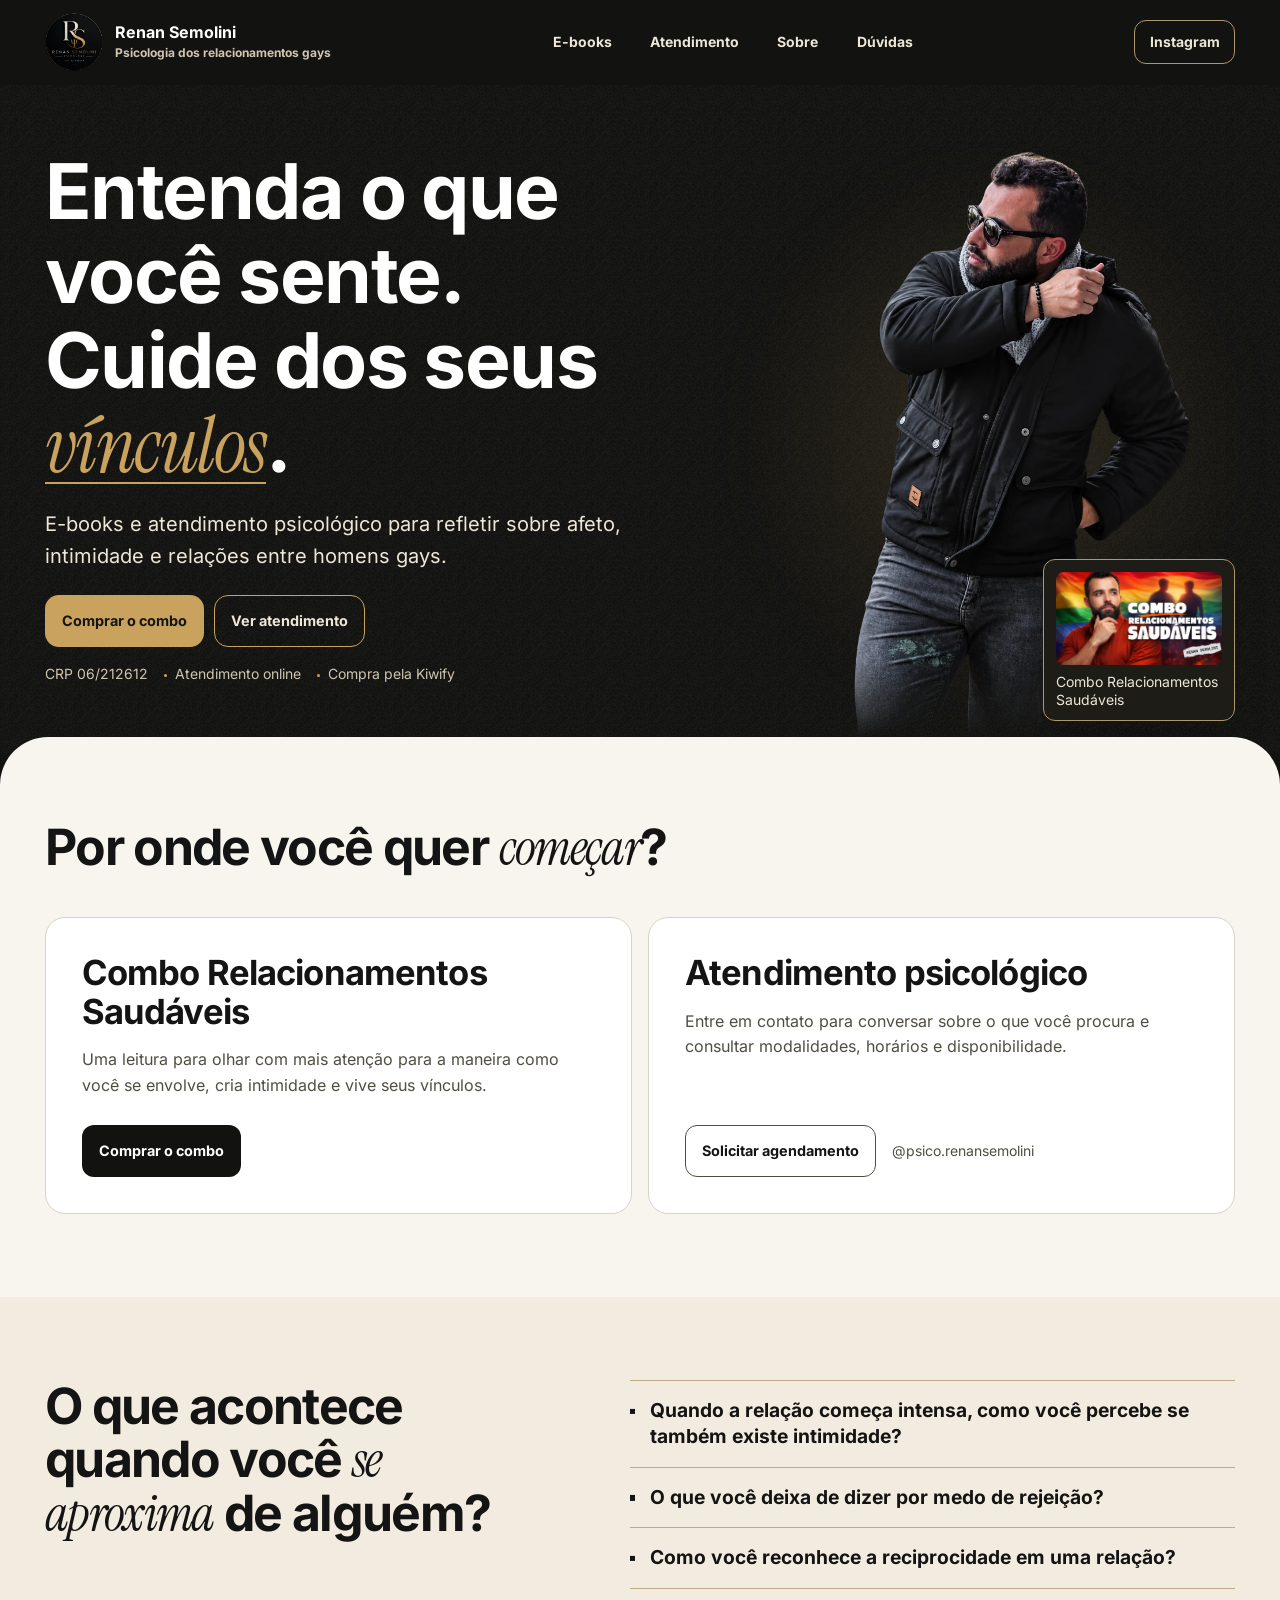
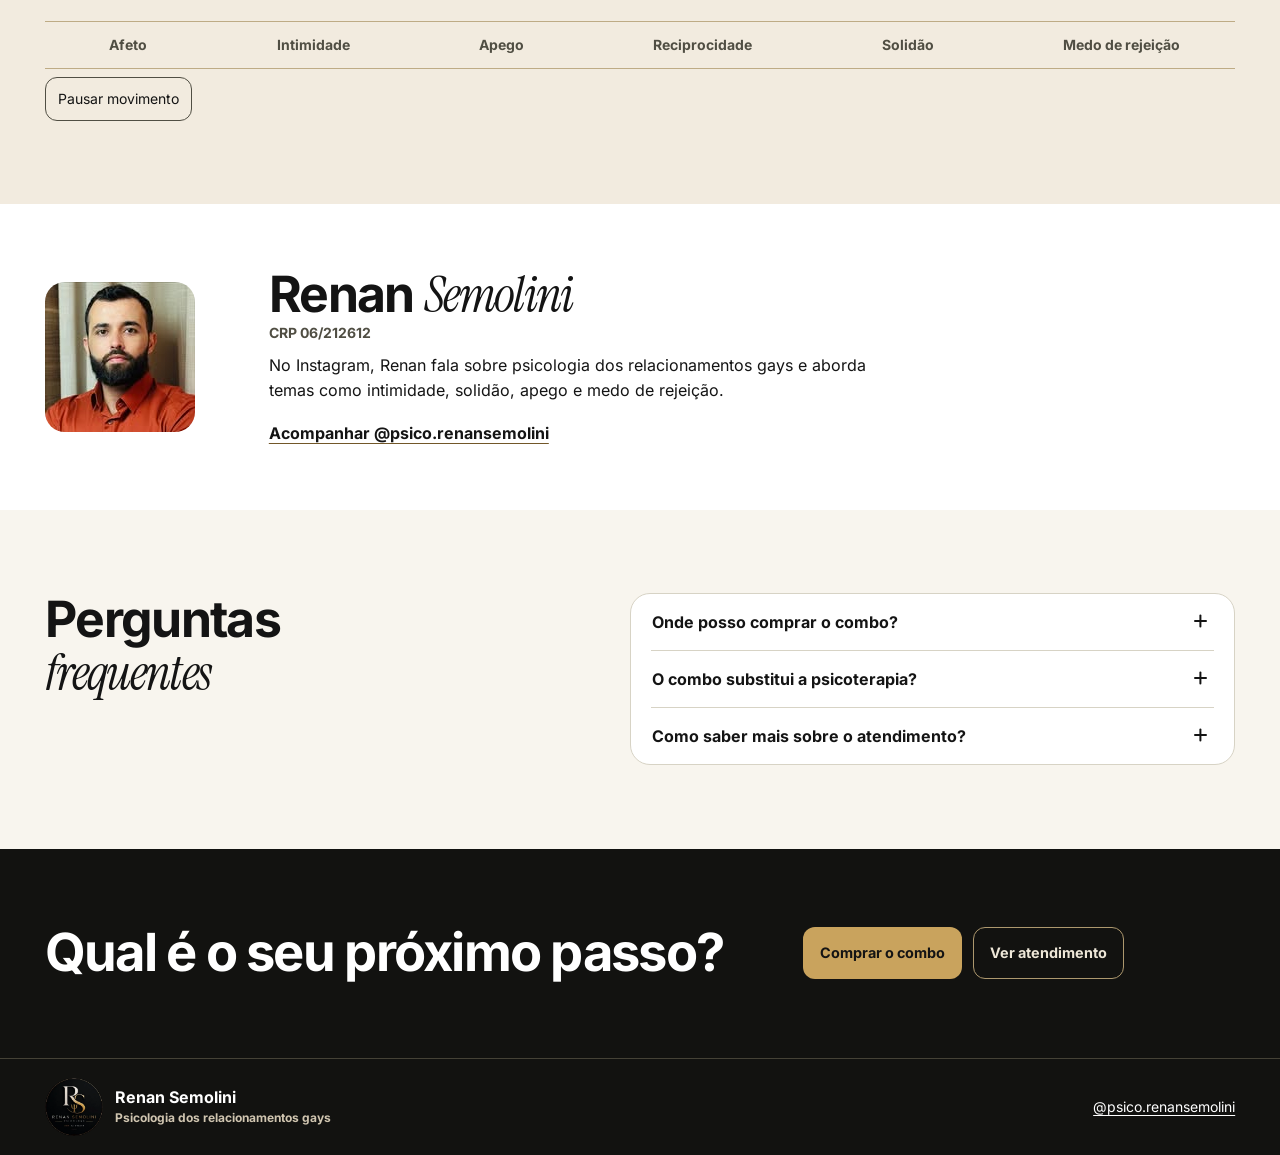
==== index.html @ 257ca456 "insert" ====
<!doctype html>
<html lang="pt-BR">
<head>
  <meta charset="utf-8">
  <meta name="viewport" content="width=device-width, initial-scale=1">
  <meta name="theme-color" content="#121210">
  <meta name="description" content="Renan Semolini fala sobre psicologia dos relacionamentos gays. Conheça o Combo Relacionamentos Saudáveis e saiba como conversar sobre atendimento psicológico.">
  <title>Renan Semolini | Psicologia dos relacionamentos gays</title>
  <meta property="og:title" content="Renan Semolini | Psicologia dos relacionamentos gays">
  <meta property="og:description" content="Renan Semolini fala sobre psicologia dos relacionamentos gays. Conheça o Combo Relacionamentos Saudáveis e saiba como conversar sobre atendimento psicológico.">
  <meta property="og:type" content="website">
  <link rel="preload" href="assets/inter-latin.woff2" as="font" type="font/woff2" crossorigin>
  <link rel="preload" href="assets/instrument-serif-italic.woff2" as="font" type="font/woff2" crossorigin>
  <link rel="icon" href="assets/logo-renan-192.webp" type="image/webp">
  <link rel="stylesheet" href="styles.css">
  <script src="checkout.js" defer></script>
  <script src="site.js" defer></script>
</head>
<body>
  <a class="skip" href="#conteudo">Pular para o conteúdo</a>
  <header class="site-header home-header">
    <div class="wrap header-inner">
      <a class="brand" href="#inicio">
        <picture class="brand-mark"><source type="image/webp" srcset="assets/logo-renan-192.webp"><img class="brand-logo" src="assets/logo-renan.png" alt="" width="640" height="640"></picture>
        <span>Renan Semolini<small>Psicologia dos relacionamentos gays</small></span>
      </a>
      <nav aria-label="Navegação principal">
        <a href="combo.html" data-track-campaign data-section="combo">E-books</a>
        <a href="agendamento.html" data-track-campaign data-section="atendimento">Atendimento</a>
        <a href="#sobre" data-section="sobre">Sobre</a>
        <a href="#duvidas" data-section="duvidas">Dúvidas</a>
      </nav>
      <a class="header-profile" href="https://www.instagram.com/psico.renansemolini/">Instagram</a>
      <button class="mobile-menu-toggle" type="button" aria-controls="site-menu" aria-expanded="false">Menu</button>
    </div>
  </header>

  <dialog class="mobile-menu" id="site-menu" aria-labelledby="menu-title">
    <div class="mobile-menu-top">
      <h2 id="menu-title">Menu</h2>
      <button type="button" class="mobile-menu-close">Fechar</button>
    </div>
    <nav aria-label="Navegação móvel">
      <a href="combo.html" data-track-campaign data-section="combo">E-books</a>
      <a href="agendamento.html" data-track-campaign data-section="atendimento">Atendimento</a>
      <a href="#sobre" data-section="sobre">Sobre</a>
      <a href="#duvidas" data-section="duvidas">Dúvidas</a>
      <a href="https://www.instagram.com/psico.renansemolini/">Instagram</a>
    </nav>
  </dialog>

  <main id="conteudo" tabindex="-1">
    <section class="hero hero-main" id="inicio" aria-labelledby="titulo">
      <div class="wrap hero-grid">
        <div class="hero-copy">
          <h1 id="titulo"><span class="headline-pair"><span class="headline-line"><span>Entenda o que</span></span> <span class="headline-line"><span>você sente.</span></span></span> <span class="headline-pair"><span class="headline-line"><span>Cuide dos seus</span></span> <span class="headline-line"><span><em class="display-accent">vínculos</em>.</span></span></span></h1>
          <p class="hero-intro">E-books e atendimento psicológico para refletir sobre afeto, intimidade e relações entre homens gays.</p>
          <div id="hero-actions" class="hero-actions">
            <span class="purchase-action">
              <a class="button button-gold" aria-describedby="compra-kiwify" data-track-campaign href="combo.html">Comprar o combo</a>
            </span>
            <a class="button button-outline" data-track-campaign href="agendamento.html">Ver atendimento</a>
          </div>
          <ul class="hero-trust" aria-label="Informações profissionais e de compra">
            <li>CRP 06/212612</li>
            <li>Atendimento online</li>
            <li id="compra-kiwify">Compra pela Kiwify</li>
          </ul>
        </div>
        <div class="hero-visual">
          <figure class="hero-portrait">
            <picture>
              <source type="image/webp" srcset="assets/renan-hero-recorte.webp">
              <img src="assets/renan-hero-recorte.png" alt="Renan Semolini de óculos escuros e jaqueta preta" width="1125" height="1398" fetchpriority="high">
            </picture>
          </figure>
          <figure class="hero-combo">
            <picture>
              <source type="image/webp" srcset="assets/combo-768.webp">
              <img src="assets/combo.png" alt="" width="1672" height="941">
            </picture>
            <figcaption>Combo Relacionamentos Saudáveis</figcaption>
          </figure>
        </div>
      </div>
    </section>

    <section class="paths home-paths" aria-labelledby="caminhos">
      <div class="wrap">
        <h2 id="caminhos" class="section-heading scroll-heading">Por onde você quer <em class="display-accent">começar</em>?</h2>
        <div class="path-grid">
          <article class="path" id="combo">
            <h3>Combo Relacionamentos Saudáveis</h3>
            <p>Uma leitura para olhar com mais atenção para a maneira como você se envolve, cria intimidade e vive seus vínculos.</p>
            <div class="path-actions">
              <a class="button button-dark" data-checkout href="https://pay.kiwify.com.br/s83Zjmq">Comprar o combo</a>
            </div>
          </article>
          <article class="path" id="atendimento">
            <h3>Atendimento psicológico</h3>
            <p>Entre em contato para conversar sobre o que você procura e consultar modalidades, horários e disponibilidade.</p>
            <div class="path-actions">
              <a class="button button-outline" href="agendamento.html" data-track-campaign>Solicitar agendamento</a>
              <small>@psico.renansemolini</small>
            </div>
          </article>
        </div>
      </div>
    </section>

    <section class="reflection" aria-labelledby="reflexao">
      <div class="wrap reflection-grid">
        <h2 id="reflexao">O que acontece quando você <em class="display-accent">se aproxima</em> de alguém?</h2>
        <ul class="questions">
          <li>Quando a relação começa intensa, como você percebe se também existe intimidade?</li>
          <li>O que você deixa de dizer por medo de rejeição?</li>
          <li>Como você reconhece a reciprocidade em uma relação?</li>
        </ul>
      </div>
      <div class="wrap themes" data-themes>
        <div class="theme-window">
          <div class="theme-track">
            <ul aria-label="Temas de relacionamento">
              <li>Afeto</li><li>Intimidade</li><li>Apego</li><li>Reciprocidade</li><li>Solidão</li><li>Medo de rejeição</li>
            </ul>
            <ul aria-hidden="true">
              <li>Afeto</li><li>Intimidade</li><li>Apego</li><li>Reciprocidade</li><li>Solidão</li><li>Medo de rejeição</li>
            </ul>
          </div>
        </div>
        <button class="theme-toggle" type="button" aria-pressed="false" hidden>Pausar movimento</button>
      </div>
    </section>

    <section class="about home-about" id="sobre" aria-labelledby="renan">
      <div class="wrap home-about-grid">
        <img class="about-portrait" src="assets/renan.jpg" alt="Retrato de Renan Semolini, de camisa terracota" width="150" height="150" loading="lazy">
        <div>
          <h2 id="renan">Renan <em class="display-accent">Semolini</em></h2>
          <p class="about-registration">CRP 06/212612</p>
          <p>No Instagram, Renan fala sobre psicologia dos relacionamentos gays e aborda temas como intimidade, solidão, apego e medo de rejeição.</p>
          <a class="text-link" href="https://www.instagram.com/psico.renansemolini/">Acompanhar @psico.renansemolini</a>
        </div>
      </div>
    </section>

    <section class="faq home-faq" id="duvidas" aria-labelledby="faq-title">
      <div class="wrap faq-grid">
        <h2 id="faq-title">Perguntas <em class="display-accent">frequentes</em></h2>
        <div>
          <details>
            <summary>Onde posso comprar o combo?</summary>
            <p>A compra é feita na Kiwify. Consulte o preço e as condições no <a data-checkout href="https://pay.kiwify.com.br/s83Zjmq">checkout do combo</a>.</p>
          </details>
          <details>
            <summary>O combo substitui a psicoterapia?</summary>
            <p>O combo é um material de leitura e reflexão. A psicoterapia é um acompanhamento profissional.</p>
          </details>
          <details>
            <summary>Como saber mais sobre o atendimento?</summary>
            <p>Abra o <a href="https://www.instagram.com/psico.renansemolini/">perfil do Renan no Instagram</a> para enviar uma mensagem e perguntar sobre a disponibilidade.</p>
          </details>
        </div>
      </div>
    </section>

    <section class="closing" aria-labelledby="proximo-passo">
      <div class="wrap closing-inner">
        <h2 id="proximo-passo">Qual é o seu próximo passo?</h2>
        <div class="hero-actions">
          <a class="button button-gold" data-track-campaign href="combo.html">Comprar o combo</a>
          <a class="button button-outline" data-track-campaign href="agendamento.html">Ver atendimento</a>
        </div>
      </div>
    </section>
  </main>

  <footer>
    <div class="wrap footer-inner">
      <a class="brand" href="#inicio">
        <picture class="brand-mark"><source type="image/webp" srcset="assets/logo-renan-192.webp"><img class="brand-logo" src="assets/logo-renan.png" alt="" width="640" height="640"></picture>
        <span>Renan Semolini<small>Psicologia dos relacionamentos gays</small></span>
      </a>
      <a href="https://www.instagram.com/psico.renansemolini/">@psico.renansemolini</a>
    </div>
  </footer>
</body>
</html>
---- styles.css ----
@font-face {
  font-family: Inter;
  font-style: normal;
  font-weight: 400 700;
  font-display: swap;
  src: url('assets/inter-latin.woff2') format('woff2');
  unicode-range: U+0000-00FF, U+0131, U+0152-0153, U+02BB-02BC, U+02C6, U+02DA, U+02DC, U+0304, U+0308, U+0329, U+2000-206F, U+20AC, U+2122, U+2191, U+2193, U+2212, U+2215, U+FEFF, U+FFFD;
}

@font-face {
  font-family: 'Instrument Serif';
  font-style: italic;
  font-weight: 400;
  font-display: swap;
  src: url('assets/instrument-serif-italic.woff2') format('woff2');
}

:root {
  color-scheme: light;
  --ink: #141414;
  --bg: #121210;
  --paper: #fff;
  --gold: #c9a35d;
  --cream: #f8f5ee;
  --surface-reflection: #f2ebdf;
  --surface-target: #efe2cc;
  --muted: #504e43;
  --dark-text: #eee7d8;
  --text-muted: #d0c5b0;
  --line: #d7d3c5;
  --dark-line: #454236;
  --surface: #1d1c17;
  --gold-soft: rgb(201 163 93 / 16%);
  --radius-sm: 12px;
  --radius-md: 20px;
  --radius-lg: 28px;
  --radius-cover: var(--radius-md);
  --radius-control: var(--radius-sm);
  --space-1: .25rem;
  --space-2: .5rem;
  --space-3: .75rem;
  --space-4: 1rem;
  --space-5: 1.25rem;
  --space-6: 1.5rem;
  --space-7: 1.75rem;
  --space-8: 2rem;
  --space-9: 2.25rem;
  --space-10: 2.5rem;
  --space-11: 2.75rem;
  --space-12: 3rem;
  --shadow-soft: 0 12px 36px rgb(0 0 0 / 12%);
  --shadow-gold: 0 12px 30px var(--gold-soft);
  --type-note: .875rem;
  --dur-fast: 200ms;
  --dur-base: 600ms;
  --dur-slow: 900ms;
  --speed-control: var(--dur-fast);
  --line-warm: #beab85;
  --line-control-dark: #ad986e;
  --focus-light: #725729;
  --link-accent: #725729;
  --action-hover: #dfbf7a;
  --action-pressed: #b89550;
  --dark-action-hover: #3d3725;
  --dark-action-pressed: #292518;
  --ease-out: cubic-bezier(.22, 1, .36, 1);
  --type: Inter, system-ui, sans-serif;
  --type-accent: 'Instrument Serif', Georgia, serif;
  --type-hero: clamp(2.75rem, 5vw, 4.5rem);
  --type-section: clamp(2rem, 3.9vw, 3.5rem);
  --type-offer: clamp(1.55rem, 2.7vw, 2.35rem);
  --type-intro: clamp(1.0625rem, 1.45vw, 1.25rem);
  --weight-display: 700;
  --weight-heading: 700;
  --leading-display: 1.06;
  --space-section: clamp(3.25rem, 6.5vw, 5.75rem);
  --space-section-compact: clamp(2.65rem, 5vw, 4.25rem);
  --space-hero: clamp(2.65rem, 5.2vw, 4.65rem);
  --space-hero-gap: clamp(2rem, 5.2vw, 4.85rem);
  --space-copy-gap: clamp(.9rem, 1.3vw, 1.2rem);
  accent-color: var(--gold);
}

* { box-sizing: border-box; }
html { scroll-padding-top: 1.5rem; }
body { margin: 0; background: var(--bg); color: var(--ink); font: 400 1rem/1.6 var(--type); }
h1, h2, h3, p, figure { margin: 0; }
h1, h2, h3 { text-wrap: balance; }
a { color: inherit; }
img { display: block; max-width: 100%; }
::selection { background: var(--gold); color: var(--ink); }
a:focus-visible, summary:focus-visible { outline: 3px solid var(--focus-light); outline-offset: 5px; }
.skip:focus-visible, .site-header a:focus-visible, .hero a:focus-visible, .closing a:focus-visible, footer a:focus-visible { outline-color: var(--gold); }
.wrap { width: min(100% - clamp(2rem, 7vw, 6rem), 75rem); margin-inline: auto; }
.skip { position: absolute; z-index: 2; left: .75rem; top: .75rem; background: var(--paper); color: var(--ink); padding: .65rem 1rem; transform: translateY(-220%); }
.skip:focus { transform: translateY(0); }

.site-header { color: white; border-bottom: 1px solid var(--dark-line); }
.home-header {
  position: sticky;
  top: 0;
  z-index: 5;
  border-bottom-color: transparent;
  background: var(--bg);
}
.home-header.is-compact {
  border-bottom-color: var(--dark-line);
  background: color-mix(in srgb, var(--bg) 80%, transparent);
  backdrop-filter: blur(10px);
}
.home-header.is-compact .header-inner { min-height: 4rem; }
.home-header.is-compact .brand-logo { width: 2.65rem; }
.home-header [aria-current="location"], .mobile-menu [aria-current="location"] {
  color: var(--gold);
  text-decoration: underline;
  text-underline-offset: .35em;
}
.home-header ~ main :is(#sobre, #duvidas, #combo, #atendimento) { scroll-margin-top: 4.5rem; }
.mobile-menu-toggle { display: none; }
.mobile-menu {
  width: min(calc(100% - 2rem), 24rem);
  max-height: calc(100% - 2rem);
  padding: var(--space-5);
  border: 1px solid var(--line-control-dark);
  border-radius: var(--radius-md);
  background: var(--bg);
  color: var(--paper);
}
.mobile-menu::backdrop { background: rgb(0 0 0 / 66%); }
.mobile-menu-top { display: flex; align-items: center; justify-content: space-between; gap: var(--space-3); }
.mobile-menu h2 { font-size: 1.5rem; }
.mobile-menu nav { display: grid; gap: 0; margin-top: var(--space-4); }
.mobile-menu nav a { border-top: 1px solid var(--dark-line); min-height: 3rem; }
.mobile-menu-close, .mobile-menu-toggle {
  min-height: 44px;
  padding-inline: var(--space-3);
  border: 1px solid var(--line-control-dark);
  border-radius: var(--radius-sm);
  background: var(--bg);
  color: var(--paper);
  font: inherit;
  font-weight: 700;
  cursor: pointer;
}
.mobile-menu :focus-visible, .mobile-menu-toggle:focus-visible { outline: 2px solid var(--gold); outline-offset: 3px; }
.skip { z-index: 6; }
@media (prefers-reduced-motion: no-preference) {
  .home-header .header-inner { transition: min-height 300ms var(--ease-out); }
  .home-header .brand-logo { transition: width 300ms var(--ease-out); }
}
@media (max-width: 45rem) {
  .home-header.navigation-ready .header-inner { flex-direction: row; justify-content: space-between; align-items: center; gap: var(--space-2); }
  .home-header.navigation-ready .brand { min-width: 0; flex-shrink: 1; }
  .home-header.navigation-ready .brand > span { min-width: 0; }
  .home-header.navigation-ready .header-inner > nav { display: none; }
  .home-header.navigation-ready .mobile-menu-toggle { display: inline-flex; align-items: center; }
  .home-header .brand small { max-width: 24ch; }
}
.header-inner, .footer-inner { min-height: 5.25rem; display: flex; align-items: center; justify-content: space-between; gap: 1.25rem; }
.brand { flex-shrink: 0; display: inline-flex; align-items: center; gap: var(--space-3); font-weight: 700; line-height: 1.2; text-decoration: none; }
.brand small { display: block; margin-top: .22rem; color: var(--text-muted); font-size: .75rem; font-weight: 700; }
.brand-logo {
  width: clamp(3rem, 5vw, 3.65rem);
  height: auto;
  aspect-ratio: 1;
  flex: none;
  border-radius: 50%;
  object-fit: contain;
}
.brand-mark { flex: none; }
nav { display: flex; flex-wrap: wrap; align-items: center; gap: .1rem clamp(1rem, 3vw, 2.6rem); }
nav a, .header-profile { display: inline-flex; align-items: center; min-height: 2.75rem; color: var(--dark-text); font-size: .875rem; font-weight: 700; text-decoration: none; }
nav a:hover, .header-profile:hover { color: var(--gold); }
.header-profile { border: 1px solid var(--line-control-dark); padding-inline: .9rem; border-radius: var(--radius-control); }

.hero {
  overflow: clip;
  color: var(--paper);
  background: var(--bg);
}
.hero-grid {
  display: grid;
  grid-template-columns: minmax(0, 1.08fr) minmax(0, 1fr);
  gap: var(--space-hero-gap);
  align-items: center;
  padding-block: var(--space-hero);
}
.hero-copy { position: relative; z-index: 1; }
h1 {
  font-size: var(--type-hero);
  font-weight: var(--weight-display);
  letter-spacing: -.035em;
  line-height: var(--leading-display);
}
.headline-line { display: block; overflow: clip; padding-bottom: .075em; }
.headline-line span { display: block; }
h1 em { margin-top: .035em; color: var(--gold); font-style: normal; }
.hero-main h1 { font-size: clamp(2.5rem, 6vw, 5rem); line-height: 1.02; letter-spacing: -.02em; }
.display-accent { font-family: var(--type-accent); font-style: italic; font-weight: 400; }
.hero-main h1 .display-accent { display: inline-block; margin: 0; font-style: italic; }
.hero-main .hero-intro { max-width: 52ch; font-size: clamp(1.125rem, 1.6vw, 1.25rem); line-height: 1.6; }
.hero-main .hero-grid {
  position: relative;
  grid-template-columns: repeat(12, minmax(0, 1fr));
  gap: var(--space-6);
  padding-block: clamp(var(--space-9), 4.1vw, 4rem) var(--hero-bottom-space);
}
.hero-main {
  --hero-bottom-space: clamp(var(--space-9), 4.1vw, 4rem);
  position: relative;
  isolation: isolate;
}
.hero-main::before {
  content: '';
  position: absolute;
  inset: 0;
  pointer-events: none;
  opacity: .035;
  background-image: url('assets/grain.png');
}
.hero-main + .paths {
  position: relative;
  margin-top: calc(-1 * var(--space-4));
  border-radius: clamp(32px, 4vw, 48px) clamp(32px, 4vw, 48px) 0 0;
}
.hero-main .hero-copy { grid-column: span 7; }
.hero-visual {
  position: relative;
  isolation: isolate;
  grid-column: span 5;
  align-self: end;
  min-width: 0;
  margin-block-end: calc(var(--space-4) - var(--hero-bottom-space));
}
.hero-visual::before {
  content: '';
  position: absolute;
  z-index: -1;
  inset: 6% 0;
  background: radial-gradient(ellipse, var(--gold-soft), transparent 75%);
  filter: blur(28px);
  pointer-events: none;
}
.hero-portrait {
  width: min(100%, 30rem);
  aspect-ratio: 4 / 5;
  border-radius: var(--radius-lg);
  overflow: hidden;
}
.hero-portrait picture {
  display: block;
  width: 100%;
  height: 100%;
}
.hero-portrait img {
  width: 100%;
  height: 100%;
  object-fit: contain;
  object-position: center bottom;
  --portrait-mask: linear-gradient(to bottom, #000 0 87%, transparent 100%);
  -webkit-mask-image: var(--portrait-mask);
  mask-image: var(--portrait-mask);
}
.hero-combo {
  position: absolute;
  right: 0;
  bottom: var(--space-4);
  width: clamp(8.75rem, 16vw, 12rem);
  padding: var(--space-3);
  border: 1px solid var(--line-control-dark);
  border-radius: var(--radius-sm);
  background: var(--surface);
  box-shadow: var(--shadow-soft);
}
.hero-combo img { width: 100%; height: auto; border-radius: var(--space-2); }
.hero-combo figcaption { margin-top: var(--space-2); color: var(--dark-text); font-size: var(--type-note); line-height: 1.25; }
.hero-trust {
  display: flex;
  flex-wrap: wrap;
  gap: var(--space-1) var(--space-4);
  list-style: none;
  margin: var(--space-4) 0 0;
  padding: 0;
  color: var(--text-muted);
  font-size: var(--type-note);
}
.hero-trust li + li::before { content: ''; display: inline-block; vertical-align: middle; width: 3px; height: 3px; margin-right: var(--space-2); border-radius: 50%; background: var(--gold); }
.hero-main .button { border-radius: 14px; }
.hero-main .button-outline { border-color: var(--gold); }
.hero-main .button:focus-visible { outline-width: 2px; }
.hero-intro { max-width: 49ch; margin-top: var(--space-copy-gap); color: var(--dark-text); font-size: var(--type-intro); line-height: 1.55; }
.hero-actions { display: flex; flex-wrap: wrap; gap: .65rem; }
.hero-copy .hero-actions {
  display: grid;
  grid-template-columns: repeat(2, minmax(0, max-content));
  align-items: start;
  margin-top: clamp(1.15rem, 1.8vw, 1.55rem);
}
.purchase-action { display: grid; gap: .45rem; }
.checkout-provider { color: var(--text-muted); font-size: var(--type-note); line-height: 1.4; }
.button {
  min-height: 3.25rem;
  display: inline-flex;
  align-items: center;
  justify-content: center;
  border: 1px solid transparent;
  border-radius: var(--radius-control);
  padding: .68rem 1rem;
  text-align: center;
  text-decoration: none;
  font-size: .9rem;
  font-weight: 700;
  line-height: 1.25;
  transition: background-color var(--speed-control) ease, color var(--speed-control) ease, transform var(--speed-control) var(--ease-out);
}
.button-gold { background: var(--gold); color: var(--ink); }
.button-gold:hover { background: var(--action-hover); }
.button-gold:active { background: var(--action-pressed); }
.button-dark { background: var(--bg); color: white; }
.button-dark:hover { background: var(--dark-action-hover); }
.button-dark:active { background: var(--dark-action-pressed); }
.button-outline {
  --outline-color: var(--dark-text);
  --outline-border: var(--line-control-dark);
  --outline-hover: var(--dark-action-hover);
  --outline-pressed: var(--dark-action-pressed);
  color: var(--outline-color);
  border-color: var(--outline-border);
}
.button-outline:hover { background: var(--outline-hover); }
.button-outline:active { background: var(--outline-pressed); }
.paths .button-outline {
  --outline-color: var(--ink);
  --outline-border: var(--muted);
  --outline-hover: var(--surface-reflection);
  --outline-pressed: var(--surface-target);
}
.button:active { transform: translateY(1px); }
@media (hover: hover) {
  .button:hover { transform: translateY(-2px); }
  .button:active { transform: translateY(1px); }
}

.hero-media {
  min-width: 0;
  overflow: hidden;
  border: 1px solid var(--dark-line);
  border-radius: var(--radius-cover);
  background: var(--surface);
}
.cover-frame { display: block; }
.cover-frame img { width: 100%; height: auto; }
.hero-media figcaption {
  padding: .75rem 1rem;
  color: var(--text-muted);
  font-size: var(--type-note);
  font-weight: 700;
}

.portrait-byline {
  display: grid;
  align-items: center;
  grid-template-columns: auto minmax(0, 1fr);
}
.portrait-photo {
  width: clamp(5rem, 13vw, 9.375rem);
  height: auto;
  aspect-ratio: 1;
  object-fit: cover;
  border: 2px solid var(--gold);
  border-radius: var(--radius-control);
}
.portrait-byline strong { display: block; color: var(--paper); }
.portrait-byline figcaption span {
  display: block;
  margin-top: .3rem;
  color: var(--text-muted);
  font-size: var(--type-note);
  line-height: 1.4;
}
.portrait-byline { justify-content: start; gap: .75rem; margin-top: 1.4rem; }
.portrait-byline .portrait-photo { width: 4.25rem; }

h2 {
  font-size: var(--type-section);
  font-weight: var(--weight-heading);
  letter-spacing: -.033em;
  line-height: var(--leading-display);
}
.paths, .reflection, .about, .faq { padding-block: var(--space-section); }
.paths { background: var(--cream); }
.section-heading { max-width: 24ch; margin-bottom: clamp(1.4rem, 3.4vw, 2.65rem); }
.path-grid { display: grid; grid-template-columns: repeat(2, minmax(0, 1fr)); border-block: 1px solid var(--line); }
.path {
  display: flex;
  flex-direction: column;
  align-items: flex-start;
  min-width: 0;
  padding-block: clamp(1.45rem, 3vw, 2.45rem);
  padding-inline: clamp(1rem, 3vw, 2.45rem);
  transition: background-color 220ms ease;
}
.path:first-child { border-right: 1px solid var(--line); }
.path:focus-within, .path:target { background: var(--surface-target); }
.path h3 { max-width: 21ch; font-size: var(--type-offer); font-weight: var(--weight-heading); letter-spacing: -.025em; line-height: 1.12; }
.path > p { max-width: 40ch; margin-top: 1rem; color: var(--muted); }
.path-actions { display: flex; flex-wrap: wrap; align-items: center; gap: .75rem 1rem; margin-top: auto; padding-top: 1.65rem; }
.path-actions small { color: var(--muted); font-size: var(--type-note); overflow-wrap: anywhere; }

.home-paths .path-grid { gap: var(--space-4); border: 0; }
.home-paths .path {
  position: relative;
  isolation: isolate;
  padding: clamp(var(--space-5), 3vw, var(--space-9));
  border: 1px solid var(--line);
  border-radius: var(--radius-md);
  background: var(--paper);
}
.home-paths .path:focus-within, .home-paths .path:target { border-color: var(--focus-light); }
.home-paths .path > p { max-width: 48ch; }
.home-about-grid {
  display: grid;
  grid-template-columns: minmax(0, 11rem) minmax(0, 40rem);
  align-items: center;
  gap: clamp(var(--space-5), 6vw, var(--space-12));
}
.about-portrait {
  width: min(100%, 9.375rem);
  height: auto;
  aspect-ratio: 1;
  object-fit: cover;
  border-radius: var(--radius-md);
}
.about-registration { color: var(--muted); font-size: var(--type-note); font-weight: 700; }
.home-about-grid .about-registration + p { margin-top: var(--space-2); }
.home-faq .faq-grid > div {
  padding-inline: var(--space-5);
  border: 1px solid var(--line);
  border-radius: var(--radius-md);
  background: var(--paper);
}
.home-faq details:first-child { border-top: 0; }
.home-faq details:last-child { border-bottom: 0; }

.reflection { background: var(--surface-reflection); }
.reflection-grid, .faq-grid, .about-grid { display: grid; grid-template-columns: minmax(0, .9fr) minmax(0, 1.1fr); align-items: start; gap: clamp(1.6rem, 7vw, 7rem); }
.reflection h2 { max-width: 19ch; }
.questions { padding: 0; margin: 0; list-style: none; }
.questions li {
  display: grid;
  grid-template-columns: .4rem minmax(0, 1fr);
  align-items: baseline;
  gap: .85rem;
  padding-block: 1.05rem;
  border-top: 1px solid var(--line-warm);
  font-size: clamp(1rem, 1.6vw, 1.2rem);
  font-weight: 700;
  line-height: 1.35;
}
.questions li::before { content: ''; width: .32rem; height: .32rem; background: currentColor; transform: translateY(-.16em); }
.questions li:last-child { border-bottom: 1px solid var(--line-warm); }
.about { background: var(--paper); padding-block: var(--space-section-compact); }
.about-grid { align-items: baseline; }
.about-grid h2 { max-width: 11ch; }
.about-grid p { max-width: 47ch; font-size: clamp(1rem, 1.45vw, 1.15rem); }
.text-link, .faq details a { font-weight: 700; text-decoration-color: var(--link-accent); text-underline-offset: .24em; overflow-wrap: anywhere; }
.text-link { display: inline-block; margin-top: 1.05rem; }
.text-link:hover, .faq details a:hover { text-decoration-thickness: 2px; }

.faq { background: var(--cream); }
.faq h2 { max-width: 12ch; }
details { border-top: 1px solid var(--line); }
details:last-child { border-bottom: 1px solid var(--line); }
summary { position: relative; min-height: 3.3rem; list-style: none; cursor: pointer; padding: .95rem 2.3rem .95rem .05rem; font-weight: 700; }
summary::-webkit-details-marker { display: none; }
summary::before, summary::after {
  content: '';
  position: absolute;
  right: .45rem;
  top: 1.62rem;
  width: .8rem;
  height: 2px;
  border-radius: 1px;
  background: currentColor;
  pointer-events: none;
}
summary::after { transform: rotate(90deg); transition: transform 220ms var(--ease-out); }
details[open] summary::after { transform: rotate(0); }
summary:hover, summary:active { color: var(--link-accent); }
details p { padding: 0 1.3rem 1rem .05rem; color: var(--muted); }

.closing { padding-block: clamp(2.75rem, 6vw, 5rem); background: var(--bg); color: var(--paper); }
.closing-inner { display: grid; grid-template-columns: minmax(0, 1fr) minmax(19rem, 27rem); gap: 1.35rem; align-items: center; }
.closing h2 { font-size: clamp(2rem, 4.1vw, 3.9rem); }
footer { color: white; border-top: 1px solid var(--dark-line); }
.footer-inner { min-height: 6rem; padding-block: 1rem; }
.footer-inner > a:last-child { font-size: var(--type-note); text-underline-offset: .22em; }

@media (prefers-reduced-motion: no-preference) {
  html { scroll-behavior: smooth; }
  .headline-line span { animation: headline-in 480ms var(--ease-out) both; }
  h1 em span { animation-delay: 60ms; }
  .hero-intro { animation: hero-content-in 480ms var(--ease-out) 95ms both; }
  .portrait-photo { animation: portrait-in 640ms var(--ease-out) 105ms both; }
  .detail-cover, .contact-panel { animation: hero-content-in 540ms var(--ease-out) 105ms both; }
  .contact-panel:focus-within { animation: none; }
  details[open] p { animation: answer-in 180ms var(--ease-out) both; }
}

@keyframes headline-in {
  from { opacity: .85; transform: translateY(.2em); }
  to { opacity: 1; transform: translateY(0); }
}

@keyframes hero-content-in {
  from { opacity: .84; transform: translateY(.65rem); }
  to { opacity: 1; transform: translateY(0); }
}

@keyframes portrait-in {
  from { clip-path: inset(0 14% 0 0); }
  to { clip-path: inset(0); }
}

@supports (animation-timeline: view()) {
  @media (prefers-reduced-motion: no-preference) {
    .scroll-heading {
      animation: hero-content-in linear both;
      animation-timeline: view();
      animation-range: entry 0% cover 23%;
    }
  }
}

@keyframes answer-in {
  from { opacity: .82; transform: translateY(-.12rem); }
  to { opacity: 1; transform: translateY(0); }
}

@media (max-width: 60rem) {
  .header-profile { display: none; }
  :root { --type-hero: clamp(2.65rem, 5.8vw, 3.65rem); }
}

@media (45rem < width <= 60rem) {
  .path-actions {
    display: grid;
    grid-template-rows: auto minmax(1.4rem, auto);
    justify-items: start;
    gap: .45rem;
  }
}

@media (max-width: 50rem) {
  .hero-grid { grid-template-columns: minmax(0, 1fr); gap: 1.8rem; }
  .hero-main .hero-grid { grid-template-columns: minmax(0, 1fr); gap: var(--space-7); }
  .hero-main .hero-copy, .hero-visual { grid-column: auto; }
  .hero-visual { width: min(100%, 29rem); }
  .hero-copy { max-width: 36rem; }
  .hero-media { max-width: 32rem; }
  .reflection-grid, .about-grid, .faq-grid { grid-template-columns: minmax(0, 1fr); gap: 1.35rem; }
  .reflection h2, .about-grid h2, .faq h2 { max-width: 23ch; }
}

@media (max-width: 45rem) {
  .header-inner { flex-direction: column; align-items: flex-start; justify-content: center; gap: .45rem; padding-block: .65rem .4rem; }
  nav { column-gap: clamp(.65rem, 4vw, 1.45rem); }
  .path-grid, .closing-inner { grid-template-columns: minmax(0, 1fr); }
  .hero-grid { gap: 1.55rem; padding-block: 2.1rem 2.25rem; }
  .hero-main { --hero-bottom-space: var(--space-8); }
  .hero-main .hero-grid { padding-block-start: var(--space-9); }
  .hero-trust { column-gap: var(--space-2); }
  .hero-copy .hero-actions { grid-template-columns: repeat(2, minmax(0, 1fr)); }
  :root { --type-hero: clamp(2.6rem, 10vw, 3.6rem); }
  .hero-actions .button { flex: 1 1 auto; padding-inline: .65rem; }
  .path { padding-inline: .35rem; }
  .home-about-grid { grid-template-columns: minmax(0, 1fr); }
  .about-portrait { width: 7.5rem; }
  .path:first-child { border-right: 0; border-bottom: 1px solid var(--line); }
  .about-grid, .faq-grid { gap: 1.15rem; }
  .faq h2 { max-width: none; }
  .footer-inner { flex-wrap: wrap; gap: .95rem; }
}

@media (max-width: 23rem) {
  .hero-actions .button { padding-inline: .5rem; }
  nav a { font-size: .83rem; }
  :root { --type-hero: clamp(2rem, 10.5vw, 2.6rem); }
}

@media (max-width: 21rem) {
  .hero-copy .hero-actions { grid-template-columns: minmax(0, 1fr); }
}

@media (prefers-reduced-motion: reduce) {
  .button, .path, summary::after { transition: none; }
  .button:hover, .button:active { transform: none; }
}

nav [aria-current="page"] { color: var(--gold); text-decoration: underline; text-underline-offset: .35em; }

.detail-hero h1 { font-size: clamp(2.05rem, 4.5vw, 4.15rem); }
.detail-actions { margin-top: clamp(1.15rem, 1.8vw, 1.55rem); }
.detail-note { margin-top: .65rem; }
.detail-content { padding-block: var(--space-section); }
.detail-page .faq { border-block-start: 1px solid var(--line); }
.detail-columns {
  display: grid;
  grid-template-columns: minmax(0, .9fr) minmax(0, 1.1fr);
  gap: clamp(1.5rem, 6vw, 5rem);
  align-items: start;
}
.detail-columns h2 { max-width: 18ch; }
.detail-prose { max-width: 58ch; color: var(--muted); }
.detail-prose p + p { margin-top: 1rem; }
.detail-prose a { font-weight: 700; text-underline-offset: .22em; }
.detail-closing { display: flex; flex-wrap: wrap; align-items: center; justify-content: space-between; gap: 1.5rem 2.5rem; }
.detail-closing p { margin-top: .75rem; color: var(--dark-text); }

.contact-panel {
  min-width: 0;
  padding: clamp(1.15rem, 3.3vw, 2.45rem);
  border-radius: var(--radius-cover);
  background: var(--cream);
  color: var(--ink);
}
.contact-panel h2 { font-size: var(--type-offer); }
.contact-intro { margin-top: .55rem; color: var(--muted); }
.booking-form { margin-top: 1.25rem; }
.booking-field { display: grid; gap: .35rem; margin-bottom: .9rem; }
.booking-field label { font-weight: 700; }
.booking-field label span { color: var(--muted); font-size: var(--type-note); font-weight: 700; }
.booking-field :is(input, select, textarea) {
  width: 100%;
  min-width: 0;
  min-height: 2.75rem;
  padding: .6rem .75rem;
  border: 1px solid var(--muted);
  border-radius: var(--radius-control);
  background: var(--paper);
  color: var(--ink);
  font: inherit;
}
.booking-field textarea { resize: vertical; }
.booking-form .button { width: 100%; cursor: pointer; font-family: inherit; }
.booking-note { margin-top: .65rem; color: var(--muted); font-size: var(--type-note); }
.hero .contact-panel :is(a, input, select, textarea, button):focus-visible {
  outline: 3px solid var(--focus-light);
  outline-offset: 3px;
}

@media (max-width: 50rem) {
  .detail-hero h1 { font-size: clamp(1.95rem, 8.6vw, 3.1rem); }
  .detail-hero .contact-panel { width: 100%; max-width: 36rem; }
  .detail-columns { grid-template-columns: minmax(0, 1fr); }
}

.headline-pair { display: block; }
.hero-main h1 .headline-line { padding-bottom: .08em; }
.hero-main h1 .display-accent { position: relative; }
.hero-main h1 .display-accent::after {
  content: '';
  position: absolute;
  inset: auto 0 .025em;
  height: .024em;
  background: currentColor;
  transform-origin: left center;
}
.themes { margin-top: var(--space-8); }
.theme-window { overflow: clip; border-block: 1px solid var(--line-warm); }
.theme-track ul {
  display: flex;
  flex-wrap: wrap;
  align-items: center;
  gap: var(--space-2) var(--space-6);
  padding: var(--space-3) 0;
  margin: 0;
  list-style: none;
  color: var(--muted);
  background: var(--surface-reflection);
  font-size: var(--type-note);
  font-weight: 700;
}
.theme-track [aria-hidden] { display: none; }
.theme-toggle {
  min-height: 44px;
  margin-top: var(--space-2);
  padding-inline: var(--space-3);
  border: 1px solid var(--muted);
  border-radius: var(--radius-sm);
  color: var(--ink);
  background: transparent;
  font: inherit;
  font-size: var(--type-note);
  cursor: pointer;
}
.theme-toggle:focus-visible { outline: 2px solid var(--focus-light); outline-offset: 3px; }

@media (45rem < width <= 50rem) {
  .hero-main h1 .headline-line { display: inline-block; vertical-align: top; }
}
@media (prefers-reduced-motion: no-preference) {
  .hero-main .headline-line > span { animation: masked-line var(--dur-base) var(--ease-out) both; }
  .hero-main .headline-pair:first-child .headline-line:nth-child(2) > span { animation-delay: 80ms; }
  .hero-main .headline-pair:nth-child(2) .headline-line > span { animation-delay: 160ms; }
  .hero-main .headline-pair:nth-child(2) .headline-line:nth-child(2) > span { animation-delay: 240ms; }
  .hero-main h1 .display-accent::after { animation: draw-accent 700ms var(--ease-out) 840ms both; }
  .hero-main .hero-intro, .hero-main .hero-actions, .hero-main .hero-visual {
    animation: emerge var(--dur-base) var(--ease-out) both;
  }
  .hero-main .hero-intro { animation-delay: 280ms; }
  .hero-main .hero-actions { animation-delay: 380ms; }
  .hero-main .hero-visual { animation-delay: 480ms; animation-duration: var(--dur-slow); }
  .hero-main .hero-actions:focus-within { animation: none; }
  .reveal-fallback { animation: emerge var(--dur-base) var(--ease-out) both; }
  .themes[data-motion="on"] .theme-track {
    display: flex;
    width: max-content;
    animation: travel-themes 52s linear infinite;
    animation-play-state: paused;
  }
  .themes[data-motion="on"][data-visible="true"]:not([data-paused="true"]) .theme-track { animation-play-state: running; }
  .themes[data-motion="on"] .theme-window:hover .theme-track { animation-play-state: paused !important; }
  .themes[data-motion="on"] .theme-track ul {
    display: flex;
    flex-wrap: nowrap;
    justify-content: space-around;
    min-width: min(75rem, calc(100vw - 2rem));
    padding-inline: var(--space-3);
    white-space: nowrap;
  }
  @supports (animation-timeline: view()) {
    [data-reveal]:not(.reveal-complete) {
      animation: section-enter linear both;
      animation-timeline: view();
      animation-range: entry 10% cover 30%;
    }
  }
  @supports selector(details::details-content) {
    .home-faq details { interpolate-size: allow-keywords; }
    .home-faq details::details-content {
      block-size: 0;
      overflow: clip;
      transition: block-size .25s var(--ease-out), content-visibility .25s allow-discrete;
    }
    .home-faq details[open]::details-content { block-size: auto; }
  }
}

@media (prefers-reduced-motion: no-preference) {
  .hero-visual {
    --figure-scroll-y: -40px;
    --figure-scroll-scale: 1.05;
    --figure-scroll-opacity: .55;
    --combo-scroll-y: -90px;
    --combo-scroll-rotation: -2deg;
    --glow-scroll-scale: 1.35;
    --glow-scroll-opacity: .4;
  }

  @media (max-width: 768px) {
    .hero-visual {
      --figure-scroll-y: -16px;
      --figure-scroll-scale: 1.02;
      --figure-scroll-opacity: .82;
      --combo-scroll-y: -36px;
      --combo-scroll-rotation: -.8deg;
      --glow-scroll-scale: 1.14;
      --glow-scroll-opacity: .76;
    }
  }

  @supports (animation-timeline: scroll(root block)) and (animation-range: 0px 70vh) {
    .hero-visual:not(.scroll-parallax-fallback) > .hero-portrait,
    .hero-visual:not(.scroll-parallax-fallback) > .hero-combo,
    .hero-visual:not(.scroll-parallax-fallback)::before {
      animation-duration: auto;
      animation-timing-function: linear;
      animation-fill-mode: both;
      animation-timeline: scroll(root block);
      animation-range: 0px 70vh;
    }
    .hero-visual:not(.scroll-parallax-fallback) > .hero-portrait { animation-name: figure-scroll; }
    .hero-visual:not(.scroll-parallax-fallback) > .hero-combo { animation-name: combo-scroll; }
    .hero-visual:not(.scroll-parallax-fallback)::before { animation-name: gold-glow-scroll; }
  }

  .scroll-parallax-fallback .hero-portrait {
    translate: 0 calc(var(--hero-scroll-progress, 0) * var(--figure-scroll-y));
    scale: calc(1 + var(--hero-scroll-progress, 0) * (var(--figure-scroll-scale) - 1));
    opacity: calc(1 + var(--hero-scroll-progress, 0) * (var(--figure-scroll-opacity) - 1));
  }
  .scroll-parallax-fallback .hero-combo {
    translate: 0 calc(var(--hero-scroll-progress, 0) * var(--combo-scroll-y));
    rotate: calc(var(--hero-scroll-progress, 0) * var(--combo-scroll-rotation));
  }
  .scroll-parallax-fallback::before {
    scale: calc(1 + var(--hero-scroll-progress, 0) * (var(--glow-scroll-scale) - 1));
    opacity: calc(1 + var(--hero-scroll-progress, 0) * (var(--glow-scroll-opacity) - 1));
  }

  @keyframes figure-scroll {
    from { translate: 0 0; scale: 1; opacity: 1; }
    to { translate: 0 var(--figure-scroll-y); scale: var(--figure-scroll-scale); opacity: var(--figure-scroll-opacity); }
  }
  @keyframes combo-scroll {
    from { translate: 0 0; rotate: 0deg; }
    to { translate: 0 var(--combo-scroll-y); rotate: var(--combo-scroll-rotation); }
  }
  @keyframes gold-glow-scroll {
    from { scale: 1; opacity: 1; }
    to { scale: var(--glow-scroll-scale); opacity: var(--glow-scroll-opacity); }
  }
}
@media (prefers-reduced-motion: no-preference) and (hover: hover) and (pointer: fine) {
  .home-paths .path {
    transition: transform .25s var(--ease-out), border-color .25s ease, box-shadow .25s ease;
  }
  .home-paths .path:hover { transform: translateY(-4px); border-color: var(--gold); box-shadow: var(--shadow-gold); }
  .home-paths .path::before {
    content: '';
    position: absolute;
    z-index: -1;
    inset: 0;
    border-radius: inherit;
    opacity: 0;
    background: radial-gradient(circle 130px at var(--mx, 50%) var(--my, 50%), var(--gold-soft), transparent);
    pointer-events: none;
    transition: opacity .25s ease;
  }
  .home-paths .path:hover::before { opacity: 1; }
  .hero-main .button-gold:hover { transform: translate(var(--button-x, 0px), var(--button-y, 0px)); }
  .hero-main .button-gold:active { transform: translateY(1px); }
}
@keyframes masked-line { from { transform: translateY(110%); } to { transform: translateY(0); } }
@keyframes draw-accent { from { transform: scaleX(0); } to { transform: scaleX(1); } }
@keyframes emerge { from { opacity: .82; transform: translateY(24px); } to { opacity: 1; transform: translateY(0); } }
@keyframes section-enter { from { opacity: .85; transform: translateY(18px); } to { opacity: 1; transform: translateY(0); } }
@keyframes travel-themes { to { transform: translateX(-50%); } }
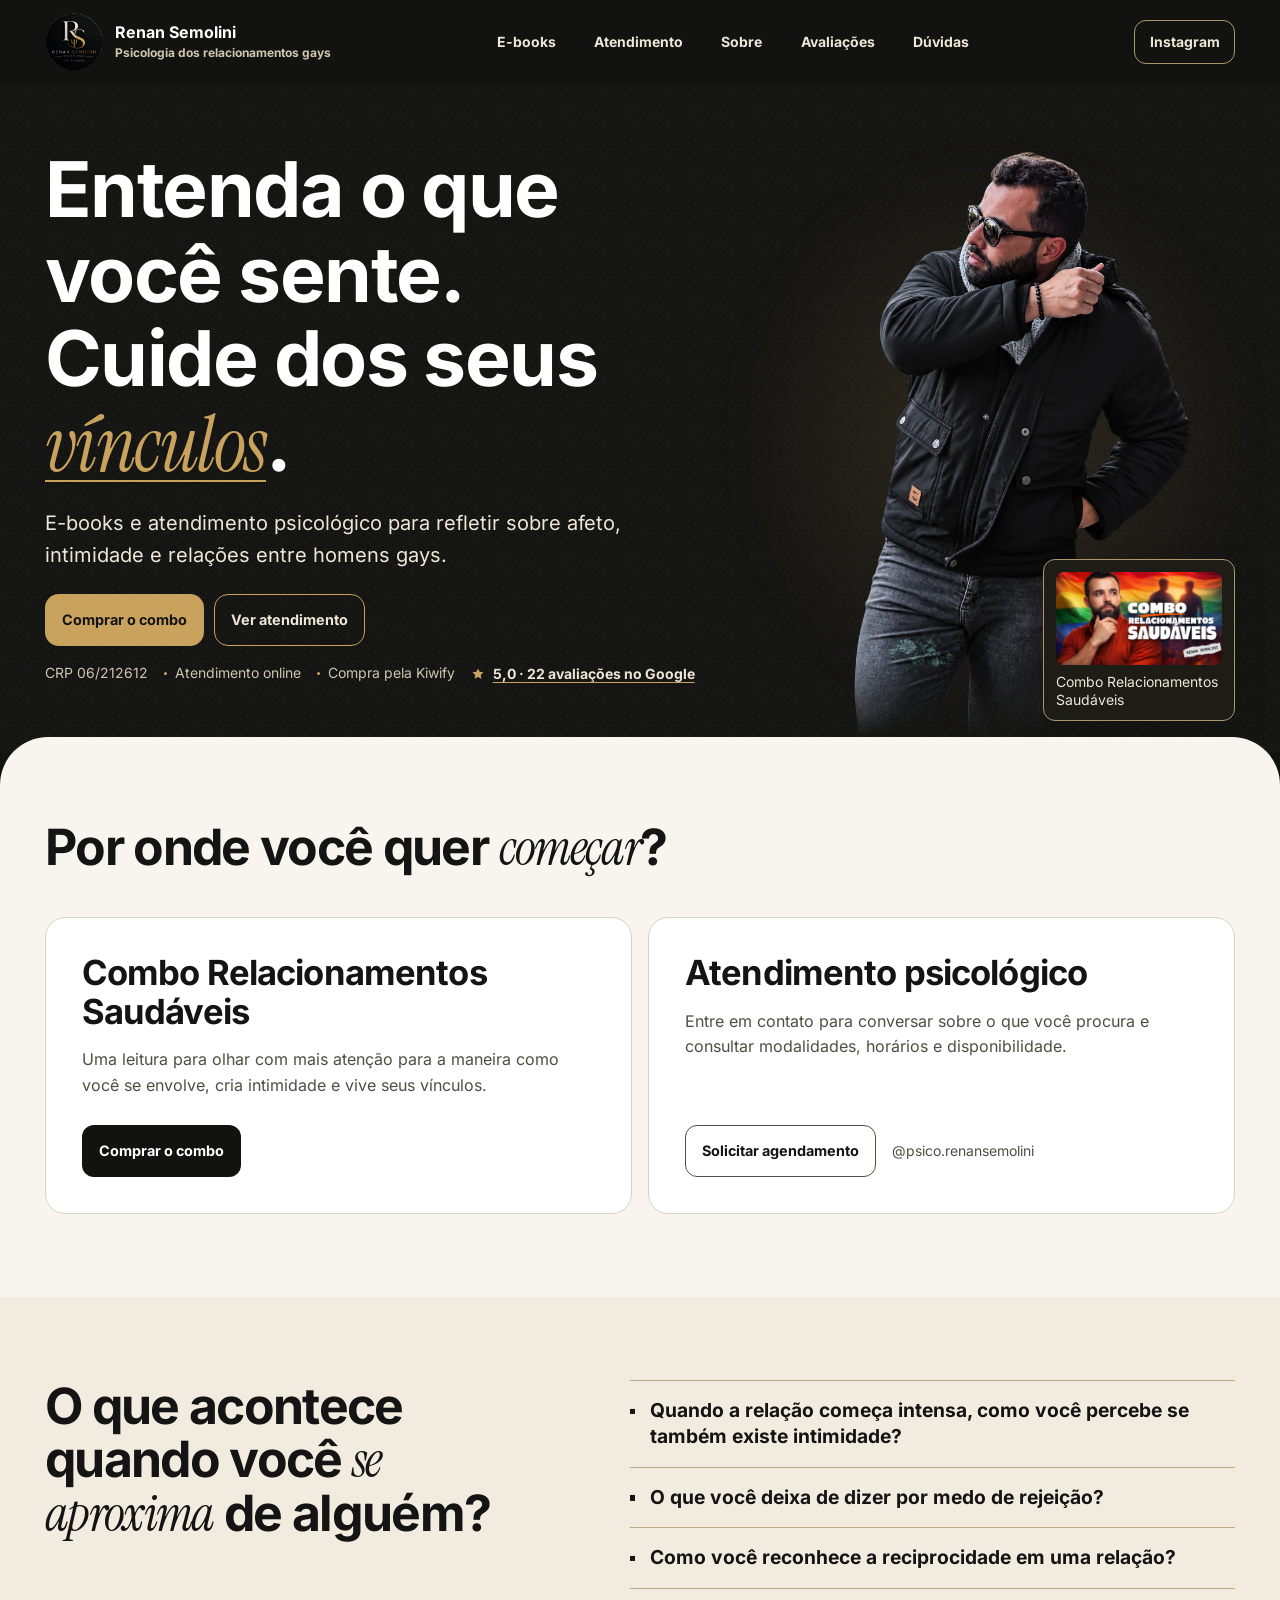
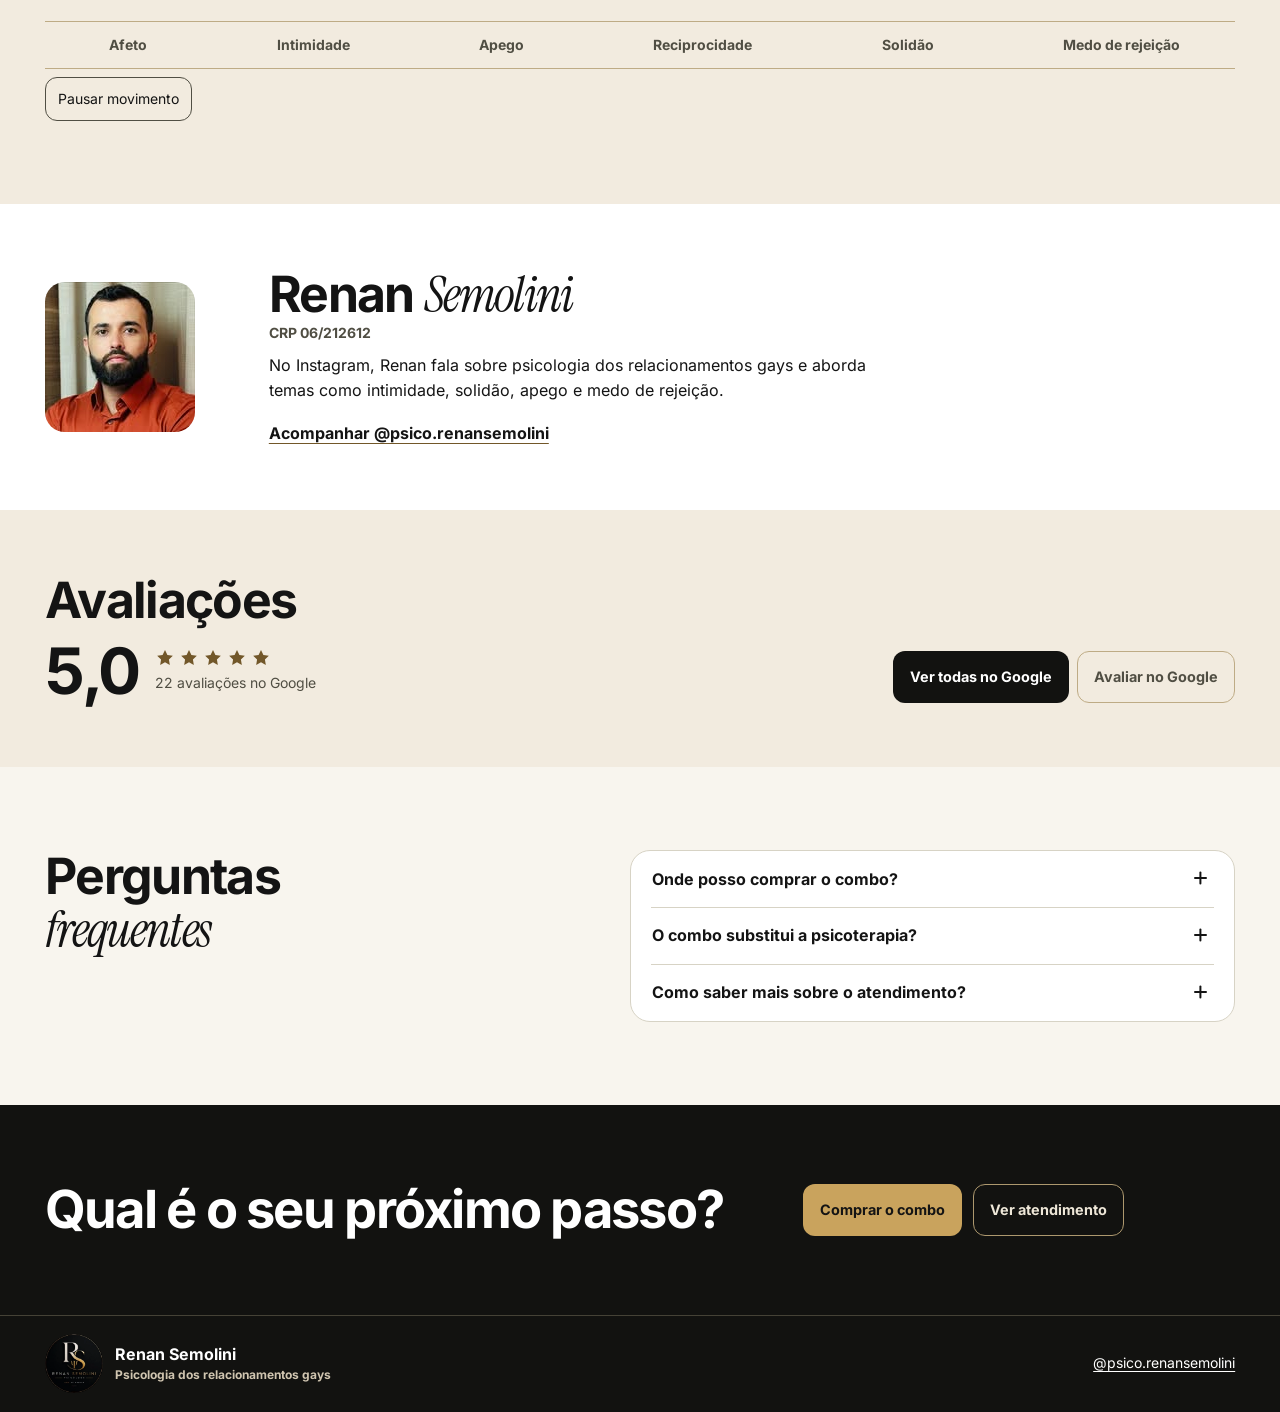
==== commit 1323cd64: "avaliações" ====
--- a/index.html
+++ b/index.html
@@ -12,9 +12,15 @@
   <link rel="preload" href="assets/inter-latin.woff2" as="font" type="font/woff2" crossorigin>
   <link rel="preload" href="assets/instrument-serif-italic.woff2" as="font" type="font/woff2" crossorigin>
   <link rel="icon" href="assets/logo-renan-192.webp" type="image/webp">
+  <script>
+    if (typeof window.HTMLDialogElement?.prototype.showModal === 'function') {
+      document.documentElement.classList.add('navigation-ready');
+    }
+  </script>
   <link rel="stylesheet" href="styles.css">
   <script src="checkout.js" defer></script>
   <script src="site.js" defer></script>
+  <script src="reviews.js" defer></script>
 </head>
 <body>
   <a class="skip" href="#conteudo">Pular para o conteúdo</a>
@@ -28,6 +34,7 @@
         <a href="combo.html" data-track-campaign data-section="combo">E-books</a>
         <a href="agendamento.html" data-track-campaign data-section="atendimento">Atendimento</a>
         <a href="#sobre" data-section="sobre">Sobre</a>
+        <a href="#avaliacoes" data-section="avaliacoes">Avaliações</a>
         <a href="#duvidas" data-section="duvidas">Dúvidas</a>
       </nav>
       <a class="header-profile" href="https://www.instagram.com/psico.renansemolini/">Instagram</a>
@@ -44,6 +51,7 @@
       <a href="combo.html" data-track-campaign data-section="combo">E-books</a>
       <a href="agendamento.html" data-track-campaign data-section="atendimento">Atendimento</a>
       <a href="#sobre" data-section="sobre">Sobre</a>
+      <a href="#avaliacoes" data-section="avaliacoes">Avaliações</a>
       <a href="#duvidas" data-section="duvidas">Dúvidas</a>
       <a href="https://www.instagram.com/psico.renansemolini/">Instagram</a>
     </nav>
@@ -61,10 +69,11 @@
             </span>
             <a class="button button-outline" data-track-campaign href="agendamento.html">Ver atendimento</a>
           </div>
-          <ul class="hero-trust" aria-label="Informações profissionais e de compra">
+          <ul class="hero-trust" aria-label="Informações profissionais, de compra e avaliações">
             <li>CRP 06/212612</li>
             <li>Atendimento online</li>
             <li id="compra-kiwify">Compra pela Kiwify</li>
+            <li class="hero-trust-review"><a href="#avaliacoes"><svg aria-hidden="true" width="14" height="14"><use href="#review-star"></use></svg>5,0 · 22 avaliações no Google</a></li>
           </ul>
         </div>
         <div class="hero-visual">
@@ -141,6 +150,44 @@
           <p>No Instagram, Renan fala sobre psicologia dos relacionamentos gays e aborda temas como intimidade, solidão, apego e medo de rejeição.</p>
           <a class="text-link" href="https://www.instagram.com/psico.renansemolini/">Acompanhar @psico.renansemolini</a>
         </div>
+      </div>
+    </section>
+
+    <section class="reviews" id="avaliacoes" aria-labelledby="reviews-title" tabindex="-1">
+      <div class="wrap">
+        <div class="reviews-overview">
+          <div data-review-enter>
+            <h2 id="reviews-title">Avaliações</h2>
+            <div class="reviews-rating">
+              <p class="reviews-score">5,0</p>
+              <div>
+                <span class="reviews-stars" role="img" aria-label="5 de 5 estrelas">
+                  <svg aria-hidden="true" width="20" height="20"><symbol id="review-star" viewBox="0 0 24 24"><path fill="currentColor" d="m12 2.4 2.9 5.9 6.5.9-4.7 4.6 1.1 6.5-5.8-3.1-5.8 3.1 1.1-6.5-4.7-4.6 6.5-.9Z"/></symbol><use href="#review-star"></use></svg>
+                  <svg aria-hidden="true" width="20" height="20"><use href="#review-star"></use></svg>
+                  <svg aria-hidden="true" width="20" height="20"><use href="#review-star"></use></svg>
+                  <svg aria-hidden="true" width="20" height="20"><use href="#review-star"></use></svg>
+                  <svg aria-hidden="true" width="20" height="20"><use href="#review-star"></use></svg>
+                </span>
+                <p class="reviews-count">22 avaliações no Google</p>
+              </div>
+            </div>
+          </div>
+          <div class="reviews-actions" data-review-enter>
+            <a class="button button-dark" data-google-review="read" href="https://www.google.com/maps/search/?api=1&amp;query=Renan+Semolini+Psic%C3%B3logo" target="_blank" rel="noopener">Ver todas no Google</a>
+            <a class="button button-outline" data-google-review="write" role="link" aria-disabled="true" target="_blank" rel="noopener">Avaliar no Google</a>
+          </div>
+        </div>
+        <ul class="reviews-list" aria-label="Textos das avaliações" hidden></ul>
+        <template id="review-card-template">
+          <li class="review-card" data-review-enter>
+            <div class="review-card-header">
+              <strong data-review-author></strong>
+              <time></time>
+            </div>
+            <span class="reviews-stars" role="img"></span>
+            <p data-review-text></p>
+          </li>
+        </template>
       </div>
     </section>
 
--- a/styles.css
+++ b/styles.css
@@ -115,7 +115,7 @@
   text-decoration: underline;
   text-underline-offset: .35em;
 }
-.home-header ~ main :is(#sobre, #duvidas, #combo, #atendimento) { scroll-margin-top: 4.5rem; }
+.home-header ~ main :is(#sobre, #avaliacoes, #duvidas, #combo, #atendimento) { scroll-margin-top: 4.5rem; }
 .mobile-menu-toggle { display: none; }
 .mobile-menu {
   width: min(calc(100% - 2rem), 24rem);
@@ -149,11 +149,11 @@
   .home-header .brand-logo { transition: width 300ms var(--ease-out); }
 }
 @media (max-width: 45rem) {
-  .home-header.navigation-ready .header-inner { flex-direction: row; justify-content: space-between; align-items: center; gap: var(--space-2); }
-  .home-header.navigation-ready .brand { min-width: 0; flex-shrink: 1; }
-  .home-header.navigation-ready .brand > span { min-width: 0; }
-  .home-header.navigation-ready .header-inner > nav { display: none; }
-  .home-header.navigation-ready .mobile-menu-toggle { display: inline-flex; align-items: center; }
+  .navigation-ready .home-header .header-inner { flex-direction: row; justify-content: space-between; align-items: center; gap: var(--space-2); }
+  .navigation-ready .home-header .brand { min-width: 0; flex-shrink: 1; }
+  .navigation-ready .home-header .brand > span { min-width: 0; }
+  .navigation-ready .home-header .header-inner > nav { display: none; }
+  .navigation-ready .home-header .mobile-menu-toggle { display: inline-flex; align-items: center; }
   .home-header .brand small { max-width: 24ch; }
 }
 .header-inner, .footer-inner { min-height: 5.25rem; display: flex; align-items: center; justify-content: space-between; gap: 1.25rem; }
@@ -285,6 +285,18 @@
   font-size: var(--type-note);
 }
 .hero-trust li + li::before { content: ''; display: inline-block; vertical-align: middle; width: 3px; height: 3px; margin-right: var(--space-2); border-radius: 50%; background: var(--gold); }
+.hero-trust .hero-trust-review::before { content: none; }
+.hero-trust-review a {
+  display: inline-flex;
+  min-height: 1.5rem;
+  align-items: center;
+  gap: var(--space-2);
+  color: var(--dark-text);
+  font-weight: 700;
+  text-decoration-color: var(--gold);
+  text-underline-offset: .24em;
+}
+.hero-trust-review :is(svg, a:hover) { color: var(--gold); }
 .hero-main .button { border-radius: 14px; }
 .hero-main .button-outline { border-color: var(--gold); }
 .hero-main .button:focus-visible { outline-width: 2px; }
@@ -466,6 +478,73 @@
 .text-link, .faq details a { font-weight: 700; text-decoration-color: var(--link-accent); text-underline-offset: .24em; overflow-wrap: anywhere; }
 .text-link { display: inline-block; margin-top: 1.05rem; }
 .text-link:hover, .faq details a:hover { text-decoration-thickness: 2px; }
+
+.reviews { padding-block: var(--space-section-compact); background: var(--surface-reflection); }
+.reviews-overview { display: flex; flex-wrap: wrap; align-items: end; justify-content: space-between; gap: var(--space-5) var(--space-8); }
+.reviews-rating { display: flex; flex-wrap: wrap; align-items: center; gap: var(--space-2) var(--space-4); margin-top: var(--space-3); }
+.reviews-score { font-size: var(--type-hero); font-weight: var(--weight-display); letter-spacing: -.035em; line-height: 1; }
+.reviews-stars { display: flex; gap: var(--space-1); color: var(--link-accent); }
+.reviews-count, .review-card time { color: var(--muted); font-size: var(--type-note); }
+.reviews-count { margin-top: var(--space-1); }
+.reviews-actions { display: flex; flex-wrap: wrap; gap: var(--space-2); }
+.reviews-actions .button-outline {
+  --outline-color: var(--ink);
+  --outline-border: var(--muted);
+  --outline-hover: var(--surface-target);
+  --outline-pressed: var(--line);
+}
+.reviews-actions [aria-disabled="true"] {
+  background: transparent;
+  border-color: var(--line-warm);
+  color: var(--muted);
+  cursor: default;
+  transform: none;
+}
+.reviews-list:not([hidden]) {
+  display: grid;
+  grid-template-columns: repeat(3, minmax(0, 1fr));
+  gap: var(--space-4);
+  margin: var(--space-8) 0 0;
+  padding: 0;
+  list-style: none;
+}
+.reviews-list:focus-visible { outline: 3px solid var(--focus-light); outline-offset: 4px; }
+.review-card {
+  min-width: 0;
+  padding: var(--space-5);
+  border: 1px solid var(--line);
+  border-radius: var(--radius-sm);
+  background: var(--paper);
+  overflow-wrap: anywhere;
+}
+.review-card-header { display: flex; flex-wrap: wrap; align-items: baseline; justify-content: space-between; gap: var(--space-1) var(--space-3); }
+.review-card .reviews-stars { margin-block: var(--space-2) var(--space-3); }
+.review-star-unfilled use { opacity: .24; }
+
+@media (max-width: 48rem) {
+  .reviews-list:not([hidden]) {
+    grid-template-columns: none;
+    grid-auto-flow: column;
+    grid-auto-columns: min(86%, 22rem);
+    padding-block-end: var(--space-3);
+    overflow-x: auto;
+    scroll-snap-type: x mandatory;
+    scrollbar-color: var(--focus-light) var(--surface-reflection);
+  }
+  .review-card { scroll-snap-align: start; }
+}
+
+@media (prefers-reduced-motion: no-preference) {
+  .reviews-entered { animation: reviews-in 420ms var(--ease-out) var(--reviews-delay, 0ms) both; }
+  .reviews-entered:focus-within { animation: none; }
+  .reviews-actions, .review-card:nth-child(3n + 2) { --reviews-delay: 70ms; }
+  .review-card:nth-child(3n) { --reviews-delay: 140ms; }
+
+  @keyframes reviews-in {
+    from { opacity: 0; transform: translateY(24px); }
+    to { opacity: 1; transform: translateY(0); }
+  }
+}
 
 .faq { background: var(--cream); }
 .faq h2 { max-width: 12ch; }
